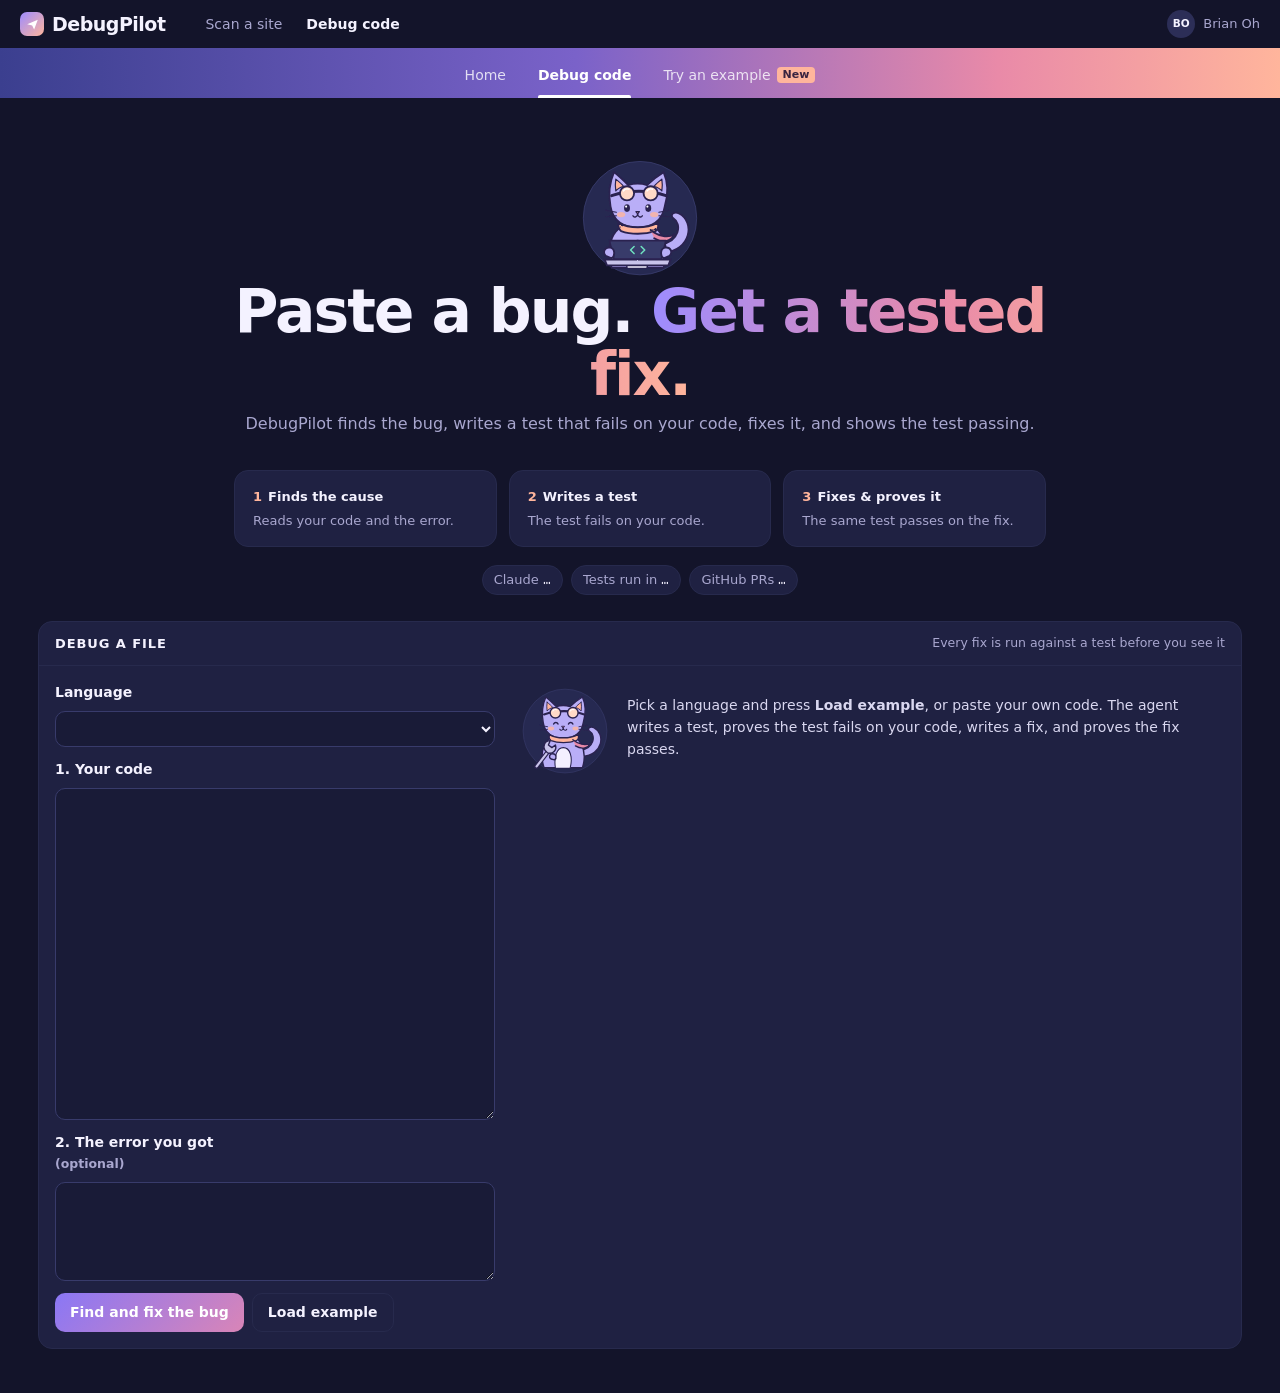
==== web/index.html @ c3d31e6a "Initial commit Co-authored-by: Copilot App <223556219+Copilot@users.noreply.github.com>" ====
<!DOCTYPE html>
<html lang="en">
<head>
<meta charset="utf-8">
<meta name="viewport" content="width=device-width, initial-scale=1">
<title>DebugPilot</title>
<link rel="preconnect" href="https://fonts.googleapis.com">
<link rel="preconnect" href="https://fonts.gstatic.com" crossorigin>
<link href="https://fonts.googleapis.com/css2?family=JetBrains+Mono:wght@400;500;600&family=Manrope:wght@400;500;600;700;800&display=swap" rel="stylesheet">
<style>
/* Look: a product dashboard. Navy header band, white cards on a cool gray page, one cobalt accent for actions,
   green / amber / red only for status. Manrope for text, JetBrains Mono for data and code. */
:root{
  --bg:#f2f4f9; --panel:#ffffff; --ink:#121a2f; --muted:#5d6785; --rule:#e2e6ef;
  --act:#2f5bea; --act-ink:#ffffff; --act-soft:#e9eeff;
  --ok:#11885a; --ok-soft:#e2f5ea; --warn:#b26a00; --warn-soft:#fff1d9; --bad:#d0353b; --bad-soft:#fde7e7;
  --code:#f6f8fc; --navy:#101c3f; --navy-ink:#eef2ff; --navy-muted:#a9b6dd; --hl:#ffbe55;
  --ui:"Manrope", system-ui, -apple-system, "Segoe UI", sans-serif;
  --mono:"JetBrains Mono", ui-monospace, Menlo, Consolas, monospace;
  --shadow:0 1px 2px rgba(16,28,63,.06), 0 4px 14px rgba(16,28,63,.05);
  color-scheme: light;
}
@media (prefers-color-scheme: dark){ :root:not([data-theme="light"]){
  --bg:#0b1020; --panel:#141b30; --ink:#e8ecf7; --muted:#9aa4c0; --rule:#242d48;
  --act:#7d9bff; --act-ink:#0b1020; --act-soft:#1d2852;
  --ok:#3fcf8e; --ok-soft:#11301f; --warn:#ffb547; --warn-soft:#3a2a10; --bad:#ff6b70; --bad-soft:#3b1619;
  --code:#0f1528; --navy:#0d1633; --navy-ink:#e8ecf7; --navy-muted:#8f9cc4; --hl:#ffbe55;
  --shadow:0 1px 2px rgba(0,0,0,.3); color-scheme: dark; } }
:root[data-theme="dark"]{
  --bg:#0b1020; --panel:#141b30; --ink:#e8ecf7; --muted:#9aa4c0; --rule:#242d48;
  --act:#7d9bff; --act-ink:#0b1020; --act-soft:#1d2852;
  --ok:#3fcf8e; --ok-soft:#11301f; --warn:#ffb547; --warn-soft:#3a2a10; --bad:#ff6b70; --bad-soft:#3b1619;
  --code:#0f1528; --navy:#0d1633; --navy-ink:#e8ecf7; --navy-muted:#8f9cc4; --hl:#ffbe55;
  --shadow:0 1px 2px rgba(0,0,0,.3); color-scheme: dark; }
*{box-sizing:border-box}
html,body{margin:0}
body{background:var(--bg);color:var(--ink);font-family:var(--ui);font-size:15px;line-height:1.5}
.wrap{max-width:1240px;margin:0 auto;padding:18px 18px 44px;display:flex;flex-direction:column;gap:16px}
.mono{font-family:var(--mono);font-variant-numeric:tabular-nums}
.top{display:flex;flex-wrap:wrap;gap:10px 24px;align-items:center;justify-content:space-between;padding:16px 22px;background:var(--navy);color:var(--navy-ink);border-radius:14px}
.brand{display:flex;align-items:baseline;gap:12px;flex-wrap:wrap}
.brand b,.top>b{font-size:22px;font-weight:800;letter-spacing:-.01em}
.brand b::after,.top>b::after{content:"";display:inline-block;width:8px;height:8px;border-radius:2px;background:var(--hl);margin-left:8px;vertical-align:middle}
.brand span{color:var(--navy-muted);font-size:14px}
.meta{display:flex;gap:8px;flex-wrap:wrap;font-size:13px;color:var(--navy-muted)}
.meta>span{background:rgba(255,255,255,.07);border:1px solid rgba(255,255,255,.12);border-radius:999px;padding:4px 11px}
.meta .mono{color:var(--navy-ink)}
.lamp{display:inline-block;width:8px;height:8px;border-radius:50%;background:var(--hl);margin-right:6px;vertical-align:middle}
.lamp.ok{background:#3fcf8e} .lamp.bad{background:#ff6b70}
h2{font-size:12.5px;font-weight:700;text-transform:uppercase;letter-spacing:.07em;margin:0;color:var(--muted)}
.panel{background:var(--panel);border:1px solid var(--rule);border-radius:14px;box-shadow:var(--shadow);overflow:hidden}
.ph{display:flex;justify-content:space-between;align-items:center;gap:10px;padding:12px 16px;border-bottom:1px solid var(--rule);flex-wrap:wrap}
.ph h2{color:var(--ink);font-size:13px}
.pb{padding:14px 16px}
.units{display:grid;grid-template-columns:repeat(3,1fr);gap:14px}
.unit{border-top:4px solid var(--ok)}
.unit.stale{border-top-color:var(--bad)}
.unit .ph{border-bottom:0;padding-bottom:4px}
.unit .ph b{font-size:18px;font-weight:800}
.unit .ph .sub{font-size:12.5px;color:var(--muted);margin-left:4px}
.ok{color:var(--ok)} .bad{color:var(--bad)} .warn{color:var(--warn)} .muted{color:var(--muted)}
.badge{font-family:var(--mono);font-size:11px;font-weight:600;padding:3px 9px;border-radius:999px;white-space:nowrap;border:0;background:var(--code);color:var(--muted)}
.badge.ok{color:var(--ok);background:var(--ok-soft)} .badge.bad{color:var(--bad);background:var(--bad-soft)}
.badge.warn{color:var(--warn);background:var(--warn-soft)} .badge.act{color:var(--act);background:var(--act-soft)} .badge.muted{color:var(--muted);background:var(--code)}
.rows{display:grid;grid-template-columns:auto 1fr;gap:6px 14px;font-size:14px;margin:0}
.rows dt{color:var(--muted)} .rows dd{margin:0;text-align:right;font-family:var(--mono);font-variant-numeric:tabular-nums;font-weight:500}
.unit.stale .rows dd{opacity:.45}
.meter{height:8px;background:var(--code);border-radius:99px;margin:2px 0 6px;grid-column:1/-1;overflow:hidden;border:1px solid var(--rule)}
.meter i{display:block;height:100%;background:var(--act);border-radius:99px}
.staleNote{font-size:12px;color:var(--bad);background:var(--bad-soft);margin-top:10px;padding:6px 9px;border-radius:8px;font-family:var(--mono)}
.mid{display:grid;grid-template-columns:340px 1fr;gap:14px;align-items:start}
.ctl{display:flex;flex-direction:column;gap:14px}
label{font-size:14px;font-weight:600;display:flex;flex-direction:column;gap:2px}
.checks label{flex-direction:row}
.slider{display:flex;align-items:center;gap:10px;margin-top:6px}
.slider input{flex:1;accent-color:var(--act)}
.checks{display:flex;flex-direction:column;gap:8px}
.checks label{display:flex;gap:9px;align-items:flex-start;cursor:pointer;padding:8px 10px;border:1px solid var(--rule);border-radius:10px;font-weight:600}
.checks label:hover{border-color:var(--act)}
.checks input{accent-color:var(--act);margin-top:4px}
.checks small{display:block;color:var(--muted);font-size:12.5px;line-height:1.35;font-weight:400}
.stats{display:grid;grid-template-columns:repeat(3,1fr);gap:8px}
.stats>div{padding:9px 11px;border-radius:10px;background:var(--code)}
.stats>div:nth-child(2){background:var(--bad-soft)}
.stats .k{font-size:11px;color:var(--muted);text-transform:uppercase;letter-spacing:.06em;font-weight:700}
.stats .v{font-family:var(--mono);font-size:20px;font-weight:600}
.stats>div:nth-child(2) .v{color:var(--bad)}
button{font:inherit;cursor:pointer;border-radius:10px}
.btn{background:var(--act);color:var(--act-ink);border:1px solid var(--act);padding:8px 15px;font-weight:700;font-size:14px;transition:filter .15s}
.btn:hover{filter:brightness(1.08)}
.btn.line{background:var(--panel);color:var(--ink);border-color:var(--rule)}
.btn.line:hover{border-color:var(--act);color:var(--act)}
.btn:disabled{opacity:.5;cursor:not-allowed}
:focus-visible{outline:2px solid var(--act);outline-offset:2px}
.log{font-family:var(--mono);font-size:12px;line-height:1.7;max-height:170px;overflow:auto;background:var(--code);border-radius:10px;padding:8px 10px}
.log div{white-space:nowrap}
.log .e{color:var(--bad)}
.tablewrap{overflow-x:auto}
table{border-collapse:collapse;width:100%;font-size:14px}
th,td{text-align:left;padding:10px 14px;border-bottom:1px solid var(--rule);vertical-align:top}
th{font-size:11px;text-transform:uppercase;letter-spacing:.07em;color:var(--muted);font-weight:700;background:var(--code)}
td.num{font-family:var(--mono);text-align:right;font-variant-numeric:tabular-nums;font-weight:600}
tr.sel td{background:var(--act-soft)}
.etype{font-family:var(--mono);font-weight:700;color:var(--bad)}
.emsg{font-family:var(--mono);font-size:12.5px;color:var(--muted);word-break:break-word}
.empty{color:var(--muted);font-size:14px;padding:16px}
.agent .pb{display:grid;grid-template-columns:300px 1fr;gap:20px}
.steps{list-style:none;margin:0;padding:0;display:flex;flex-direction:column;font-size:14px;position:relative}
.steps li{display:grid;grid-template-columns:24px 1fr;gap:8px;padding:7px 0;position:relative}
.steps li:not(:last-child)::after{content:"";position:absolute;left:11px;top:30px;bottom:-6px;width:2px;background:var(--rule)}
.steps .s{display:inline-flex;align-items:center;justify-content:center;width:22px;height:22px;border-radius:50%;font-family:var(--mono);font-size:11px;font-weight:700;background:var(--code);color:var(--muted);border:1px solid var(--rule)}
.steps .run .s{background:var(--act-soft);color:var(--act);border-color:transparent}
.steps .done .s{background:var(--ok-soft);color:var(--ok);border-color:transparent}
.steps .fail .s{background:var(--bad-soft);color:var(--bad);border-color:transparent}
.steps .wait{color:var(--muted)}
.steps small{display:block;color:var(--muted);font-size:12.5px;margin-top:1px}
.report{display:flex;flex-direction:column;gap:16px;min-width:0}
.sec{border-top:1px solid var(--rule);padding-top:12px;display:flex;flex-direction:column;gap:7px}
.sec:first-child{border-top:0;padding-top:0}
.sec h3{margin:0;font-size:16px;font-weight:800;display:flex;gap:10px;align-items:center}
.sec h3 .n{display:inline-flex;align-items:center;justify-content:center;width:24px;height:24px;border-radius:7px;background:var(--act);color:var(--act-ink);font-family:var(--mono);font-size:12px}
.sec p{margin:0;max-width:78ch}
.sec ol{margin:0;padding-left:20px;max-width:78ch}
.sec ol li{margin:2px 0}
.verdict{display:flex;gap:8px;align-items:center;flex-wrap:wrap;font-size:14px}
pre{margin:0;background:var(--code);border:1px solid var(--rule);border-radius:10px;padding:12px;font-family:var(--mono);font-size:12.5px;line-height:1.55;overflow-x:auto}
.diff{background:var(--code);border:1px solid var(--rule);border-radius:10px;font-family:var(--mono);font-size:12.5px;line-height:1.6;overflow-x:auto;padding:6px 0}
.diff div{white-space:pre;padding:0 12px;border-left:3px solid transparent}
.diff .a{background:var(--ok-soft);border-left-color:var(--ok)}
.diff .d{background:var(--bad-soft);border-left-color:var(--bad)}
.diff .h{color:var(--muted)}
.checksList,.checks-list{display:flex;flex-direction:column;gap:4px;font-family:var(--mono);font-size:12.5px}
.pr{border:1px solid var(--rule);border-radius:12px;display:flex;flex-direction:column;overflow:hidden}
.pr .prh{padding:12px 14px;border-bottom:1px solid var(--rule);display:flex;flex-direction:column;gap:3px;background:var(--code)}
.pr .prh b{font-size:16px;font-weight:800}
.pr .prb{padding:12px 14px;display:flex;flex-direction:column;gap:12px}
.actions{display:flex;gap:8px;flex-wrap:wrap}
.cust{border-left:4px solid var(--act);padding:10px 14px;background:var(--act-soft);border-radius:0 10px 10px 0;max-width:80ch;font-size:14.5px}
.note{font-size:12.5px;color:var(--muted)}
details summary{cursor:pointer;font-size:13.5px;color:var(--act);font-weight:600}
footer{font-size:12.5px;color:var(--muted);padding:4px 4px 0}
.own{display:grid;grid-template-columns:minmax(280px,420px) 1fr;gap:20px}
.ownIn{display:flex;flex-direction:column;gap:12px}
select{font:inherit;font-size:14px}
textarea{font-family:var(--mono);font-size:12.5px;line-height:1.55;color:var(--ink);background:var(--code);border:1px solid var(--rule);border-radius:10px;padding:10px;width:100%;resize:vertical;margin-top:6px;font-weight:400}
textarea:focus,select:focus,input:focus{outline:2px solid var(--act-soft);border-color:var(--act)}
@media (max-width:900px){
  .units{grid-template-columns:1fr}
  .mid,.agent .pb,.own{grid-template-columns:1fr}
}
.grid{display:grid;grid-template-columns:minmax(300px,440px) 1fr;gap:22px;padding:16px}
.col{display:flex;flex-direction:column;gap:12px;min-width:0}
.two{display:grid;grid-template-columns:1fr 1fr;gap:12px}
select,input{font:inherit;font-size:14px;font-weight:400;color:var(--ink);background:var(--code);border:1px solid var(--rule);border-radius:10px;padding:8px 10px;margin-top:6px}
.sec .badge,.actions .badge{font-size:11px}
@media (max-width:900px){ .grid,.two{grid-template-columns:1fr} }
.catnote{display:flex;gap:14px;align-items:center;margin:0 0 14px}.catnote p{margin:0;color:#d9d7f0;font-size:14px;line-height:1.55}
#emptycat:empty{display:none}
</style>
<style id="dusk">
/* DebugPilot dusk look (same as the Scan pages). Loaded last so it wins over the older light styles. */
:root:root:root{
  --bg:#13142a; --panel:#1f2142; --ink:#f4f2ff; --muted:#a9a7cf; --rule:#272a4d;
  --act:#9d8cff; --act-ink:#ffffff; --act-soft:#2c2e57;
  --ok:#6fe0bf; --ok-soft:#1b3440; --warn:#ffb59c; --warn-soft:#3b2a3e; --bad:#ff8a7a; --bad-soft:#382342;
  --code:#13142a; --navy:#1f2142; --navy-ink:#f4f2ff; --navy-muted:#a9a7cf; --hl:#ffb59c;
  --paper:#13142a; --paper-2:#191b37; --card:#1f2142; --ink-2:#d9d7f0; --faint:#7e7ca8; --rule-2:#383b6b;
  --char:#13142a; --char-2:#191b37; --char-ink:#f4f2ff; --char-muted:#a9a7cf;
  --sig:#9d8cff; --sig-ink:#ffffff; --sig-soft:#2c2e57;
  --lav:#9d8cff; --lav-soft:#2c2e57; --sky:#9d8cff; --sky-soft:#2c2e57; --peach:#ffb59c; --dusk:#7a62c9;
  --pass:#6fe0bf; --pass-bg:#1b3440; --fail:#ff8a7a; --fail-bg:#382342; --wait:#ffb59c; --wait-bg:#3b2a3e;
  --focus:#9d8cff; --code-bg:#13142a; --gutter:#7e7ca8;
  --ill-line:#d9d7f0; --ill-blue:#2c2e57; --ill-amber:#3b2a3e; --ill-green:#1b3440; --ill-red:#382342;
  --shadow:none; --soft-shadow:none;
  --ui:Roboto,"Segoe UI",system-ui,-apple-system,Arial,sans-serif;
  color-scheme:dark;
}
html body{background:#13142a;color:#f4f2ff}
/* top bar like the Scan page, with the sunset line under it */
.topbar,.dp-top{height:52px!important;background:#13142a!important;color:#f4f2ff!important;border-bottom:4px solid transparent!important;
  border-image:linear-gradient(90deg,#3b3f8f,#7a62c9 45%,#e98aa8 78%,#ffb59c) 1!important}
.topbar .nav a,.topbar .nav a:visited{text-transform:none!important;letter-spacing:0!important;font-size:14px!important;font-weight:500!important;color:#a9a7cf!important;border-bottom:0!important;font-stretch:100%!important}
.topbar .nav a[aria-current="page"]{color:#f4f2ff!important;font-weight:700!important}
.topbar .wordmark{font-size:19px!important;font-weight:800!important;font-stretch:100%!important}
.topbar .glyph{background:linear-gradient(135deg,#9d8cff,#ffb59c)!important;border-radius:7px!important}
.topbar .glyph path:first-child{fill:#fff!important}
.topbar .avatar{background:#2c2e57!important;color:#f4f2ff!important}
/* the hero: no sunset picture, a soft glow like the Scan home */
.band{background:radial-gradient(55% 80% at 50% 0%,rgba(122,98,201,.32),transparent 70%),#13142a!important;color:#f4f2ff!important}
.band .sky,.band .flight,.band .horizon{display:none!important}
.band .bandIn{grid-template-columns:minmax(0,1fr)!important;padding:56px 32px 70px!important}
.band h1 .y,.pagehead h1 .y{background:linear-gradient(90deg,#9d8cff,#e98aa8 60%,#ffb59c);-webkit-background-clip:text;background-clip:text;color:transparent!important}
.band .kicker{color:#ffb59c!important}
/* cards and inputs */
input,select,textarea{background:#191b37;color:#f4f2ff;border-color:#383b6b}
/* gradient menu bar under the top bar, same as the Scan page */
.topbar,.dp-top{border-bottom:1px solid #272a4d!important;border-image:none!important}
.subnav{height:46px;background:linear-gradient(90deg,#3b3f8f 0%,#7a62c9 45%,#e98aa8 78%,#ffb59c 100%);display:flex;justify-content:center;gap:4px;font-family:var(--ui)}
.subnav a{display:flex;align-items:center;padding:0 14px;font-size:14px;color:rgba(255,255,255,.8);position:relative;text-decoration:none;text-transform:none;letter-spacing:0;border:0}
.subnav a:hover{color:#fff}
.subnav a.on,.subnav a[aria-current="page"]{color:#fff;font-weight:700}
.subnav a.on::after,.subnav a[aria-current="page"]::after{content:"";position:absolute;left:14px;right:14px;bottom:0;height:3px;border-radius:2px 2px 0 0;background:#fff}
.subnav .new{display:inline-block;background:#ffb59c;color:#3a2440;font-size:11px;font-weight:700;border-radius:4px;padding:0 6px;margin-left:6px}
/* centered hero with a soft glow, like the Scan home */
.band .bandIn,.dp-hero{text-align:center;justify-items:center}
.band .pagehead,.dp-hero{max-width:820px;margin:0 auto}
.band .pagehead h1,.dp-hero h1{max-width:none!important;font-size:60px!important;font-weight:800!important;letter-spacing:-2px!important;line-height:1.05!important;font-stretch:100%!important;text-shadow:none!important}
.band .pagehead h1.small{font-size:42px!important}
.band .pagehead p#pageSub,.dp-hero p{margin-left:auto!important;margin-right:auto!important;color:#a9a7cf!important;font-size:16px!important}
/* numbered "how it works" cards */
.steps3,.dp-how{display:grid!important;grid-template-columns:repeat(var(--n,3),minmax(0,1fr));gap:12px;max-width:900px;margin:34px auto 0!important;text-align:left}
.steps3 span,.dp-how div{display:block!important;background:#1f2142!important;border:1px solid #272a4d!important;border-radius:14px!important;padding:16px 18px!important;color:#a9a7cf!important;font-size:13px!important;backdrop-filter:none!important;line-height:1.5}
.steps3 i,.dp-how b span{display:inline!important;background:none!important;color:#ffb59c!important;font-family:inherit!important;font-weight:800!important;font-size:13px!important;width:auto!important;height:auto!important;margin-right:6px}
.dp-how b{display:block;color:#f4f2ff;font-size:13px;margin-bottom:4px}
@media (max-width:760px){.steps3,.dp-how{grid-template-columns:1fr 1fr}.band .pagehead h1,.dp-hero h1{font-size:42px!important}}
.dp-top{height:52px!important;background:#13142a!important;color:#f4f2ff!important;border-bottom:4px solid transparent!important;
  border-image:linear-gradient(90deg,#3b3f8f,#7a62c9 45%,#e98aa8 78%,#ffb59c) 1!important}
.topbar .nav a,.topbar .nav a:visited{text-transform:none!important;letter-spacing:0!important;font-size:14px!important;font-weight:500!important;color:#a9a7cf!important;border-bottom:0!important;font-stretch:100%!important}
.topbar .nav a[aria-current="page"]{color:#f4f2ff!important;font-weight:700!important}
.topbar .wordmark{font-size:19px!important;font-weight:800!important;font-stretch:100%!important}
.topbar .glyph{background:linear-gradient(135deg,#9d8cff,#ffb59c)!important;border-radius:7px!important}
.topbar .glyph path:first-child{fill:#fff!important}
.topbar .avatar{background:#2c2e57!important;color:#f4f2ff!important}
/* the hero: no sunset picture, a soft glow like the Scan home */
.band{background:radial-gradient(55% 80% at 50% 0%,rgba(122,98,201,.32),transparent 70%),#13142a!important;color:#f4f2ff!important}
.band .sky,.band .flight,.band .horizon{display:none!important}
.band .bandIn{grid-template-columns:minmax(0,1fr)!important;padding:56px 32px 70px!important}
.band h1 .y,.pagehead h1 .y{background:linear-gradient(90deg,#9d8cff,#e98aa8 60%,#ffb59c);-webkit-background-clip:text;background-clip:text;color:transparent!important}
.band .kicker{color:#ffb59c!important}
/* cards and inputs */
input,select,textarea{background:#191b37;color:#f4f2ff;border-color:#383b6b}

.dp-top{height:52px;display:flex;align-items:center;gap:6px;padding:0 20px;background:#13142a;color:#f4f2ff;border-bottom:4px solid transparent;border-image:linear-gradient(90deg,#3b3f8f,#7a62c9 45%,#e98aa8 78%,#ffb59c) 1;font-family:var(--ui)}
.dp-logo{display:flex;align-items:center;gap:8px;font-size:19px;font-weight:800;letter-spacing:-.5px;margin-right:22px;color:#f4f2ff;text-decoration:none}
.dp-logo i{width:24px;height:24px;border-radius:7px;background:linear-gradient(135deg,#9d8cff,#ffb59c);display:grid;place-items:center}
.dp-tabs{display:flex;height:100%}
.dp-tabs a{display:flex;align-items:center;padding:0 12px;font-size:14px;color:#a9a7cf;font-weight:500;text-decoration:none}
.dp-tabs a:hover{color:#f4f2ff} .dp-tabs a[aria-current=page]{color:#f4f2ff;font-weight:700}
.dp-me{margin-left:auto;display:flex;align-items:center;gap:8px;font-size:13px;color:#a9a7cf}
.dp-me b{width:28px;height:28px;border-radius:50%;background:#2c2e57;display:grid;place-items:center;font-size:10.5px;color:#f4f2ff}
.panel,.card,.box{border-radius:14px!important}
button.primary,.btn.primary,#go,#run{background:linear-gradient(135deg,#8a77f5,#d985b7)!important;color:#fff!important;border:0!important}
.dp-head{padding:56px 4px 10px;text-align:center} .dp-head .meta{justify-content:center} .dp-head h1{margin:0;font-size:30px;font-weight:800;letter-spacing:-.5px}
.dp-head p{margin:6px 0 12px;color:#a9a7cf}
.dp-head .meta{color:#a9a7cf} .dp-head .meta>span{background:#1f2142;border:1px solid #272a4d}
.dp-head .meta .mono{color:#f4f2ff}
</style>
</head>
<body>
<header class="dp-top">
  <a class="dp-logo" href="/scan"><i><svg width="13" height="13" viewBox="0 0 16 16"><path d="M1.5 7.6 14.5 2 10 14.2 7.6 9.1z" fill="#fff"/></svg></i>DebugPilot</a>
  <nav class="dp-tabs"><a href="/scan">Scan a site</a><a href="/" aria-current="page">Debug code</a></nav>
  <div class="dp-me"><b>BO</b>Brian Oh</div>
</header>
<nav class="subnav"><a href="/scan">Home</a><a href="/" class="on">Debug code</a><a href="#lang">Try an example<span class="new">New</span></a></nav>
<div class="wrap">
  <div class="dp-head dp-hero"><svg xmlns="http://www.w3.org/2000/svg" width="130" height="124" style="display:block;margin:-20px auto 4px" viewBox="0 0 220 210" role="img" aria-label="DebugPilot's cat at a laptop">
  <defs>
    <filter id="hand-code" x="-5%" y="-5%" width="110%" height="110%">
      <feTurbulence type="fractalNoise" baseFrequency="0.035" numOctaves="2" seed="7"/>
      <feDisplacementMap in="SourceGraphic" scale="2.6"/>
    </filter>
  </defs>
  <circle cx="110" cy="112" r="96" fill="#262951"/>
  <circle cx="110" cy="112" r="96" fill="none" stroke="#383b6b" stroke-width="1.5"/>
  <g filter="url(#hand-code)" stroke="#2a2350" stroke-width="3.2" stroke-linecap="round" stroke-linejoin="round">
    <!-- tail -->
    <path d="M150 170 C 196 168, 204 118, 176 104 C 168 100, 160 106, 166 112 C 182 122, 176 152, 146 156" fill="#b9aef7"/>
    <!-- body -->
    <path d="M62 196 C 50 160, 62 122, 104 118 C 146 116, 162 158, 150 196 Z" fill="#b9aef7"/>
    <!-- belly patch -->
    <path d="M88 196 C 84 170, 92 150, 106 150 C 122 150, 128 172, 122 196" fill="#f4f0ff" stroke-width="2.4"/>
    <!-- head with ears -->
    <path d="M60 92 C 56 70, 58 52, 66 34 C 76 42, 84 50, 90 56 C 100 53, 112 53, 122 56 C 130 48, 140 40, 150 34 C 158 52, 158 72, 152 92 C 148 118, 128 128, 106 128 C 84 128, 64 118, 60 92 Z" fill="#b9aef7"/>
    <!-- inner ears -->
    <path d="M69 46 C 74 50, 79 54, 82 58 C 76 60, 72 62, 69 66 C 68 58, 68 52, 69 46 Z" fill="#ffb59c" stroke-width="2"/>
    <path d="M147 46 C 142 50, 137 54, 134 58 C 140 60, 144 62, 147 66 C 148 58, 148 52, 147 46 Z" fill="#ffb59c" stroke-width="2"/>
    <!-- goggle strap and lenses, pushed up on the forehead -->
    <path d="M62 74 C 90 64, 126 64, 154 74" fill="none" stroke-width="5" stroke="#2a2350"/>
    <circle cx="88" cy="70" r="12" fill="#ffd9c7"/>
    <circle cx="128" cy="70" r="12" fill="#ffd9c7"/>
    <path d="M82 66 C 84 63, 88 62, 91 63" fill="none" stroke="#ffffff" stroke-width="2.4"/>
    <path d="M122 66 C 124 63, 128 62, 131 63" fill="none" stroke="#ffffff" stroke-width="2.4"/>
    <!-- eyes -->
    <ellipse cx="88" cy="95" rx="5" ry="6.5" fill="#2a2350" stroke="none"/>
    <ellipse cx="124" cy="95" rx="5" ry="6.5" fill="#2a2350" stroke="none"/>
    <circle cx="86.5" cy="92.5" r="1.8" fill="#ffffff" stroke="none"/>
    <circle cx="122.5" cy="92.5" r="1.8" fill="#ffffff" stroke="none"/>
    <!-- cheeks -->
    <ellipse cx="78" cy="106" rx="7" ry="4.5" fill="#ffb59c" stroke="none" opacity=".8"/>
    <ellipse cx="134" cy="106" rx="7" ry="4.5" fill="#ffb59c" stroke="none" opacity=".8"/>
    <!-- nose and mouth -->
    <path d="M103 101 L 109 101 L 106 105 Z" fill="#e98aa8" stroke-width="2"/>
    <path d="M106 105 C 106 110, 100 112, 98 108 M106 105 C 106 110, 112 112, 114 108" fill="none" stroke-width="2.4"/>
    <!-- whiskers -->
    <path d="M70 102 L 52 99 M70 108 L 52 110 M142 102 L 160 99 M142 108 L 160 110" fill="none" stroke-width="2"/>
    <!-- scarf -->
    <path d="M74 120 C 92 130, 120 130, 140 120 C 142 126, 140 132, 136 134 C 118 140, 94 140, 78 134 C 74 130, 72 126, 74 120 Z" fill="#ffb59c"/>
    <path d="M128 132 C 140 142, 156 146, 168 140 C 164 150, 150 156, 134 146" fill="#e98aa8"/>
    <!-- laptop -->
    <path d="M58 150 L 154 150 L 146 182 L 66 182 Z" fill="#383b6b"/>
    <path d="M50 182 L 162 182 L 158 192 L 54 192 Z" fill="#c9c4ea"/>
    <path d="M100 160 L 94 166 L 100 172 M112 160 L 118 166 L 112 172" fill="none" stroke="#6fe0bf" stroke-width="2.6"/>
    <path d="M52 176 C 46 170, 50 160, 60 162 C 68 164, 68 176, 62 180 Z" fill="#b9aef7"/>
    <path d="M160 176 C 166 170, 162 160, 152 162 C 144 164, 144 176, 150 180 Z" fill="#b9aef7"/>
  </g>
</svg><h1>Paste a bug. <span style="background:linear-gradient(90deg,#9d8cff,#e98aa8 60%,#ffb59c);-webkit-background-clip:text;background-clip:text;color:transparent">Get a tested fix.</span></h1><p>DebugPilot finds the bug, writes a test that fails on your code, fixes it, and shows the test passing.</p>
  <div class="dp-how" style="--n:3;margin-bottom:18px!important"><div><b><span>1</span>Finds the cause</b>Reads your code and the error.</div><div><b><span>2</span>Writes a test</b>The test fails on your code.</div><div><b><span>3</span>Fixes &amp; proves it</b>The same test passes on the fix.</div></div><div class="meta">
            <span>Claude <span class="mono" id="cfgClaude">…</span></span>
      <span>Tests run in <span class="mono" id="cfgSandbox">…</span></span>
      <span>GitHub PRs <span class="mono" id="cfgGh">…</span></span>
    </div></div>

  <section class="panel">
    <div class="ph"><h2>Debug a file</h2><span class="note">Every fix is run against a test before you see it</span></div>
    <div class="grid">
      <div class="col">
        <label for="lang">Language<select id="lang"></select></label>
        <label for="src">1. Your code<textarea id="src" rows="16" spellcheck="false"></textarea></label>
        <label for="err">2. The error you got <span class="note">(optional)</span><textarea id="err" rows="4" spellcheck="false"></textarea></label>
        <div class="actions"><button class="btn" id="go" type="button">Find and fix the bug</button><button class="btn line" id="ex" type="button">Load example</button></div>
      </div>
      <div class="col" id="out"><div class="catnote" id="emptycat"></div><p class="empty" id="emptytext">Pick a language and press <b>Load example</b>, or paste your own code. The agent writes a test, proves the test fails on your code, writes a fix, and proves the fix passes.</p></div>
    </div>
  </section>
</div>

<script>
const $ = id => document.getElementById(id);
const esc = s => String(s ?? "").replace(/[&<>"]/g, c => ({"&":"&amp;","<":"&lt;",">":"&gt;",'"':"&quot;"}[c]));
let CFG = null, last = null;

function lineDiff(a,b){
  const A=a.split("\n"),B=b.split("\n"),n=A.length,m=B.length;
  const L=Array.from({length:n+1},()=>new Int32Array(m+1));
  for(let i=n-1;i>=0;i--)for(let j=m-1;j>=0;j--)L[i][j]=A[i]===B[j]?L[i+1][j+1]+1:Math.max(L[i+1][j],L[i][j+1]);
  const o=[];let i=0,j=0;
  while(i<n&&j<m){if(A[i]===B[j]){o.push([" ",A[i]]);i++;j++;}else if(L[i+1][j]>=L[i][j+1]){o.push(["-",A[i]]);i++;}else{o.push(["+",B[j]]);j++;}}
  while(i<n)o.push(["-",A[i++]]);while(j<m)o.push(["+",B[j++]]);
  const keep=o.map(()=>false);o.forEach((x,k)=>{if(x[0]!==" ")for(let q=Math.max(0,k-2);q<=Math.min(o.length-1,k+2);q++)keep[q]=true;});
  let h="",gap=false;o.forEach((x,k)=>{if(!keep[k]){if(!gap){h+=`<div class="h">  ⋯</div>`;gap=true;}return;}gap=false;h+=`<div class="${x[0]==="+"?"a":x[0]==="-"?"d":""}">${x[0]} ${esc(x[1])}</div>`;});
  return h;
}
function tests(r){
  if(!r) return '<span class="note">Not run</span>';
  if(r.compile_error) return `<div class="checks-list"><span class="bad">✕ didn't compile/load</span><pre>${esc(r.compile_error)}</pre></div>`;
  return `<div class="checks-list">${r.results.map(x=>`<span class="${x.ok?"ok":"bad"}">${x.ok?"✓":"✕"} ${esc(x.name)}${x.ok?"":" · "+esc(x.err.split("\n")[0])}</span>`).join("")}</div>`;
}


const CATS = {"think": "<svg xmlns=\"http://www.w3.org/2000/svg\" width=\"96\" height=\"92\" style=\"flex:none\" viewBox=\"0 0 220 210\" role=\"img\" aria-label=\"DebugPilot's cat thinking\">\n  <defs>\n    <filter id=\"hand-think\" x=\"-5%\" y=\"-5%\" width=\"110%\" height=\"110%\">\n      <feTurbulence type=\"fractalNoise\" baseFrequency=\"0.035\" numOctaves=\"2\" seed=\"7\"/>\n      <feDisplacementMap in=\"SourceGraphic\" scale=\"2.6\"/>\n    </filter>\n  </defs>\n  <circle cx=\"110\" cy=\"112\" r=\"96\" fill=\"#262951\"/>\n  <circle cx=\"110\" cy=\"112\" r=\"96\" fill=\"none\" stroke=\"#383b6b\" stroke-width=\"1.5\"/>\n  <g filter=\"url(#hand-think)\" stroke=\"#2a2350\" stroke-width=\"3.2\" stroke-linecap=\"round\" stroke-linejoin=\"round\">\n    <!-- tail -->\n    <path d=\"M150 170 C 196 168, 204 118, 176 104 C 168 100, 160 106, 166 112 C 182 122, 176 152, 146 156\" fill=\"#b9aef7\"/>\n    <!-- body -->\n    <path d=\"M62 196 C 50 160, 62 122, 104 118 C 146 116, 162 158, 150 196 Z\" fill=\"#b9aef7\"/>\n    <!-- belly patch -->\n    <path d=\"M88 196 C 84 170, 92 150, 106 150 C 122 150, 128 172, 122 196\" fill=\"#f4f0ff\" stroke-width=\"2.4\"/>\n    <!-- head with ears -->\n    <path d=\"M60 92 C 56 70, 58 52, 66 34 C 76 42, 84 50, 90 56 C 100 53, 112 53, 122 56 C 130 48, 140 40, 150 34 C 158 52, 158 72, 152 92 C 148 118, 128 128, 106 128 C 84 128, 64 118, 60 92 Z\" fill=\"#b9aef7\"/>\n    <!-- inner ears -->\n    <path d=\"M69 46 C 74 50, 79 54, 82 58 C 76 60, 72 62, 69 66 C 68 58, 68 52, 69 46 Z\" fill=\"#ffb59c\" stroke-width=\"2\"/>\n    <path d=\"M147 46 C 142 50, 137 54, 134 58 C 140 60, 144 62, 147 66 C 148 58, 148 52, 147 46 Z\" fill=\"#ffb59c\" stroke-width=\"2\"/>\n    <!-- goggle strap and lenses, pushed up on the forehead -->\n    <path d=\"M62 74 C 90 64, 126 64, 154 74\" fill=\"none\" stroke-width=\"5\" stroke=\"#2a2350\"/>\n    <circle cx=\"88\" cy=\"70\" r=\"12\" fill=\"#ffd9c7\"/>\n    <circle cx=\"128\" cy=\"70\" r=\"12\" fill=\"#ffd9c7\"/>\n    <path d=\"M82 66 C 84 63, 88 62, 91 63\" fill=\"none\" stroke=\"#ffffff\" stroke-width=\"2.4\"/>\n    <path d=\"M122 66 C 124 63, 128 62, 131 63\" fill=\"none\" stroke=\"#ffffff\" stroke-width=\"2.4\"/>\n    <!-- eyes -->\n    <ellipse cx=\"90\" cy=\"93\" rx=\"5\" ry=\"6.5\" fill=\"#2a2350\" stroke=\"none\"/>\n    <ellipse cx=\"126\" cy=\"93\" rx=\"5\" ry=\"6.5\" fill=\"#2a2350\" stroke=\"none\"/>\n    <circle cx=\"91.5\" cy=\"89.5\" r=\"1.8\" fill=\"#ffffff\" stroke=\"none\"/>\n    <circle cx=\"127.5\" cy=\"89.5\" r=\"1.8\" fill=\"#ffffff\" stroke=\"none\"/>\n    <!-- cheeks -->\n    <ellipse cx=\"78\" cy=\"106\" rx=\"7\" ry=\"4.5\" fill=\"#ffb59c\" stroke=\"none\" opacity=\".8\"/>\n    <ellipse cx=\"134\" cy=\"106\" rx=\"7\" ry=\"4.5\" fill=\"#ffb59c\" stroke=\"none\" opacity=\".8\"/>\n    <!-- nose and mouth -->\n    <path d=\"M103 101 L 109 101 L 106 105 Z\" fill=\"#e98aa8\" stroke-width=\"2\"/>\n    <path d=\"M101 111 L 111 111\" fill=\"none\" stroke-width=\"2.4\"/>\n    <!-- whiskers -->\n    <path d=\"M70 102 L 52 99 M70 108 L 52 110 M142 102 L 160 99 M142 108 L 160 110\" fill=\"none\" stroke-width=\"2\"/>\n    <!-- scarf -->\n    <path d=\"M74 120 C 92 130, 120 130, 140 120 C 142 126, 140 132, 136 134 C 118 140, 94 140, 78 134 C 74 130, 72 126, 74 120 Z\" fill=\"#ffb59c\"/>\n    <path d=\"M128 132 C 140 142, 156 146, 168 140 C 164 150, 150 156, 134 146\" fill=\"#e98aa8\"/>\n    <!-- paw on chin -->\n    <path d=\"M92 132 C 86 124, 92 114, 102 116 C 112 118, 112 130, 104 134 Z\" fill=\"#b9aef7\"/>\n    <path d=\"M96 120 L 97 125 M101 119 L 101 124\" fill=\"none\" stroke-width=\"1.8\"/>\n    <!-- thinking dots -->\n    <circle cx=\"164\" cy=\"56\" r=\"5\" fill=\"#f4f0ff\" stroke-width=\"2\"/>\n    <circle cx=\"180\" cy=\"42\" r=\"7\" fill=\"#f4f0ff\" stroke-width=\"2\"/>\n    <circle cx=\"198\" cy=\"26\" r=\"9\" fill=\"#f4f0ff\" stroke-width=\"2\"/>\n  </g>\n</svg>", "fixed": "<svg xmlns=\"http://www.w3.org/2000/svg\" width=\"96\" height=\"92\" style=\"flex:none\" viewBox=\"0 0 220 210\" role=\"img\" aria-label=\"DebugPilot's cat holding a check mark: the fix works\">\n  <defs>\n    <filter id=\"hand-fixed\" x=\"-5%\" y=\"-5%\" width=\"110%\" height=\"110%\">\n      <feTurbulence type=\"fractalNoise\" baseFrequency=\"0.035\" numOctaves=\"2\" seed=\"7\"/>\n      <feDisplacementMap in=\"SourceGraphic\" scale=\"2.6\"/>\n    </filter>\n  </defs>\n  <circle cx=\"110\" cy=\"112\" r=\"96\" fill=\"#262951\"/>\n  <circle cx=\"110\" cy=\"112\" r=\"96\" fill=\"none\" stroke=\"#383b6b\" stroke-width=\"1.5\"/>\n  <g filter=\"url(#hand-fixed)\" stroke=\"#2a2350\" stroke-width=\"3.2\" stroke-linecap=\"round\" stroke-linejoin=\"round\">\n    <!-- tail -->\n    <path d=\"M150 170 C 196 168, 204 118, 176 104 C 168 100, 160 106, 166 112 C 182 122, 176 152, 146 156\" fill=\"#b9aef7\"/>\n    <!-- body -->\n    <path d=\"M62 196 C 50 160, 62 122, 104 118 C 146 116, 162 158, 150 196 Z\" fill=\"#b9aef7\"/>\n    <!-- belly patch -->\n    <path d=\"M88 196 C 84 170, 92 150, 106 150 C 122 150, 128 172, 122 196\" fill=\"#f4f0ff\" stroke-width=\"2.4\"/>\n    <!-- head with ears -->\n    <path d=\"M60 92 C 56 70, 58 52, 66 34 C 76 42, 84 50, 90 56 C 100 53, 112 53, 122 56 C 130 48, 140 40, 150 34 C 158 52, 158 72, 152 92 C 148 118, 128 128, 106 128 C 84 128, 64 118, 60 92 Z\" fill=\"#b9aef7\"/>\n    <!-- inner ears -->\n    <path d=\"M69 46 C 74 50, 79 54, 82 58 C 76 60, 72 62, 69 66 C 68 58, 68 52, 69 46 Z\" fill=\"#ffb59c\" stroke-width=\"2\"/>\n    <path d=\"M147 46 C 142 50, 137 54, 134 58 C 140 60, 144 62, 147 66 C 148 58, 148 52, 147 46 Z\" fill=\"#ffb59c\" stroke-width=\"2\"/>\n    <!-- goggle strap and lenses, pushed up on the forehead -->\n    <path d=\"M62 74 C 90 64, 126 64, 154 74\" fill=\"none\" stroke-width=\"5\" stroke=\"#2a2350\"/>\n    <circle cx=\"88\" cy=\"70\" r=\"12\" fill=\"#ffd9c7\"/>\n    <circle cx=\"128\" cy=\"70\" r=\"12\" fill=\"#ffd9c7\"/>\n    <path d=\"M82 66 C 84 63, 88 62, 91 63\" fill=\"none\" stroke=\"#ffffff\" stroke-width=\"2.4\"/>\n    <path d=\"M122 66 C 124 63, 128 62, 131 63\" fill=\"none\" stroke=\"#ffffff\" stroke-width=\"2.4\"/>\n    <!-- eyes -->\n    <path d=\"M84 96 C 86 91, 92 91, 94 96\" fill=\"none\" stroke-width=\"3.4\"/>\n    <path d=\"M118 96 C 120 91, 126 91, 128 96\" fill=\"none\" stroke-width=\"3.4\"/>\n    <!-- cheeks -->\n    <ellipse cx=\"78\" cy=\"106\" rx=\"7\" ry=\"4.5\" fill=\"#ffb59c\" stroke=\"none\" opacity=\".8\"/>\n    <ellipse cx=\"134\" cy=\"106\" rx=\"7\" ry=\"4.5\" fill=\"#ffb59c\" stroke=\"none\" opacity=\".8\"/>\n    <!-- nose and mouth -->\n    <path d=\"M103 101 L 109 101 L 106 105 Z\" fill=\"#e98aa8\" stroke-width=\"2\"/>\n    <path d=\"M98 108 C 100 117, 112 117, 114 108 Z\" fill=\"#e98aa8\" stroke-width=\"2.2\"/>\n    <!-- whiskers -->\n    <path d=\"M70 102 L 52 99 M70 108 L 52 110 M142 102 L 160 99 M142 108 L 160 110\" fill=\"none\" stroke-width=\"2\"/>\n    <!-- scarf -->\n    <path d=\"M74 120 C 92 130, 120 130, 140 120 C 142 126, 140 132, 136 134 C 118 140, 94 140, 78 134 C 74 130, 72 126, 74 120 Z\" fill=\"#ffb59c\"/>\n    <path d=\"M128 132 C 140 142, 156 146, 168 140 C 164 150, 150 156, 134 146\" fill=\"#e98aa8\"/>\n    <!-- card with a check mark -->\n    <rect x=\"36\" y=\"140\" width=\"52\" height=\"44\" rx=\"8\" fill=\"#e9fbf5\" transform=\"rotate(-8 62 162)\"/>\n    <path d=\"M48 162 L 58 172 L 76 150\" fill=\"none\" stroke=\"#2f9d7e\" stroke-width=\"5\"/>\n    <path d=\"M80 180 C 74 176, 76 168, 84 168 C 92 168, 94 178, 88 182 Z\" fill=\"#b9aef7\"/>\n    <path d=\"M176 44 L 180 34 L 184 44 L 194 48 L 184 52 L 180 62 L 176 52 L 166 48 Z\" fill=\"#ffd9c7\" stroke-width=\"2\"/>\n    <path d=\"M36 70 L 39 63 L 42 70 L 49 73 L 42 76 L 39 83 L 36 76 L 29 73 Z\" fill=\"#6fe0bf\" stroke-width=\"2\"/>\n    <path d=\"M186 92 L 188 88 L 190 92 L 194 94 L 190 96 L 188 100 L 186 96 L 182 94 Z\" fill=\"#b9aef7\" stroke-width=\"1.6\"/>\n  </g>\n</svg>", "oops": "<svg xmlns=\"http://www.w3.org/2000/svg\" width=\"96\" height=\"92\" style=\"flex:none\" viewBox=\"0 0 220 210\" role=\"img\" aria-label=\"DebugPilot's cat looking worried at an error\">\n  <defs>\n    <filter id=\"hand-oops\" x=\"-5%\" y=\"-5%\" width=\"110%\" height=\"110%\">\n      <feTurbulence type=\"fractalNoise\" baseFrequency=\"0.035\" numOctaves=\"2\" seed=\"7\"/>\n      <feDisplacementMap in=\"SourceGraphic\" scale=\"2.6\"/>\n    </filter>\n  </defs>\n  <circle cx=\"110\" cy=\"112\" r=\"96\" fill=\"#262951\"/>\n  <circle cx=\"110\" cy=\"112\" r=\"96\" fill=\"none\" stroke=\"#383b6b\" stroke-width=\"1.5\"/>\n  <g filter=\"url(#hand-oops)\" stroke=\"#2a2350\" stroke-width=\"3.2\" stroke-linecap=\"round\" stroke-linejoin=\"round\">\n    <!-- tail -->\n    <path d=\"M150 170 C 196 168, 204 118, 176 104 C 168 100, 160 106, 166 112 C 182 122, 176 152, 146 156\" fill=\"#b9aef7\"/>\n    <!-- body -->\n    <path d=\"M62 196 C 50 160, 62 122, 104 118 C 146 116, 162 158, 150 196 Z\" fill=\"#b9aef7\"/>\n    <!-- belly patch -->\n    <path d=\"M88 196 C 84 170, 92 150, 106 150 C 122 150, 128 172, 122 196\" fill=\"#f4f0ff\" stroke-width=\"2.4\"/>\n    <!-- head with ears -->\n    <path d=\"M60 92 C 56 70, 58 52, 66 34 C 76 42, 84 50, 90 56 C 100 53, 112 53, 122 56 C 130 48, 140 40, 150 34 C 158 52, 158 72, 152 92 C 148 118, 128 128, 106 128 C 84 128, 64 118, 60 92 Z\" fill=\"#b9aef7\"/>\n    <!-- inner ears -->\n    <path d=\"M69 46 C 74 50, 79 54, 82 58 C 76 60, 72 62, 69 66 C 68 58, 68 52, 69 46 Z\" fill=\"#ffb59c\" stroke-width=\"2\"/>\n    <path d=\"M147 46 C 142 50, 137 54, 134 58 C 140 60, 144 62, 147 66 C 148 58, 148 52, 147 46 Z\" fill=\"#ffb59c\" stroke-width=\"2\"/>\n    <!-- goggle strap and lenses, pushed up on the forehead -->\n    <path d=\"M62 74 C 90 64, 126 64, 154 74\" fill=\"none\" stroke-width=\"5\" stroke=\"#2a2350\"/>\n    <circle cx=\"88\" cy=\"70\" r=\"12\" fill=\"#ffd9c7\"/>\n    <circle cx=\"128\" cy=\"70\" r=\"12\" fill=\"#ffd9c7\"/>\n    <path d=\"M82 66 C 84 63, 88 62, 91 63\" fill=\"none\" stroke=\"#ffffff\" stroke-width=\"2.4\"/>\n    <path d=\"M122 66 C 124 63, 128 62, 131 63\" fill=\"none\" stroke=\"#ffffff\" stroke-width=\"2.4\"/>\n    <!-- eyes -->\n    <circle cx=\"88\" cy=\"95\" r=\"7\" fill=\"#ffffff\" stroke-width=\"2.4\"/>\n    <circle cx=\"124\" cy=\"95\" r=\"7\" fill=\"#ffffff\" stroke-width=\"2.4\"/>\n    <circle cx=\"88\" cy=\"96\" r=\"3.2\" fill=\"#2a2350\" stroke=\"none\"/>\n    <circle cx=\"124\" cy=\"96\" r=\"3.2\" fill=\"#2a2350\" stroke=\"none\"/>\n    <path d=\"M80 84 L 94 87 M132 84 L 118 87\" fill=\"none\" stroke-width=\"2.6\"/>\n    <!-- cheeks -->\n    <ellipse cx=\"78\" cy=\"106\" rx=\"7\" ry=\"4.5\" fill=\"#ffb59c\" stroke=\"none\" opacity=\".8\"/>\n    <ellipse cx=\"134\" cy=\"106\" rx=\"7\" ry=\"4.5\" fill=\"#ffb59c\" stroke=\"none\" opacity=\".8\"/>\n    <!-- nose and mouth -->\n    <path d=\"M103 101 L 109 101 L 106 105 Z\" fill=\"#e98aa8\" stroke-width=\"2\"/>\n    <ellipse cx=\"106\" cy=\"112\" rx=\"3.2\" ry=\"3.8\" fill=\"#2a2350\" stroke-width=\"1.6\"/>\n    <!-- whiskers -->\n    <path d=\"M70 102 L 52 99 M70 108 L 52 110 M142 102 L 160 99 M142 108 L 160 110\" fill=\"none\" stroke-width=\"2\"/>\n    <!-- scarf -->\n    <path d=\"M74 120 C 92 130, 120 130, 140 120 C 142 126, 140 132, 136 134 C 118 140, 94 140, 78 134 C 74 130, 72 126, 74 120 Z\" fill=\"#ffb59c\"/>\n    <path d=\"M128 132 C 140 142, 156 146, 168 140 C 164 150, 150 156, 134 146\" fill=\"#e98aa8\"/>\n    <!-- note with a squiggle error line -->\n    <rect x=\"34\" y=\"142\" width=\"54\" height=\"42\" rx=\"6\" fill=\"#ffe1dc\" transform=\"rotate(-6 61 163)\"/>\n    <path d=\"M44 156 L 74 154 M44 166 C 50 162, 54 170, 60 166 C 66 162, 70 170, 76 166\" fill=\"none\" stroke=\"#d65a4a\" stroke-width=\"2.6\"/>\n    <path d=\"M80 180 C 74 176, 76 168, 84 168 C 92 168, 94 178, 88 182 Z\" fill=\"#b9aef7\"/>\n    <!-- sweat drop -->\n    <path d=\"M160 70 C 152 82, 152 90, 160 92 C 168 90, 168 82, 160 70 Z\" fill=\"#bfe8ff\" stroke-width=\"2\"/>\n  </g>\n</svg>", "wrench": "<svg xmlns=\"http://www.w3.org/2000/svg\" width=\"96\" height=\"92\" style=\"flex:none\" viewBox=\"0 0 220 210\" role=\"img\" aria-label=\"DebugPilot's cat holding a wrench\">\n  <defs>\n    <filter id=\"hand-wrench\" x=\"-5%\" y=\"-5%\" width=\"110%\" height=\"110%\">\n      <feTurbulence type=\"fractalNoise\" baseFrequency=\"0.035\" numOctaves=\"2\" seed=\"7\"/>\n      <feDisplacementMap in=\"SourceGraphic\" scale=\"2.6\"/>\n    </filter>\n  </defs>\n  <circle cx=\"110\" cy=\"112\" r=\"96\" fill=\"#262951\"/>\n  <circle cx=\"110\" cy=\"112\" r=\"96\" fill=\"none\" stroke=\"#383b6b\" stroke-width=\"1.5\"/>\n  <g filter=\"url(#hand-wrench)\" stroke=\"#2a2350\" stroke-width=\"3.2\" stroke-linecap=\"round\" stroke-linejoin=\"round\">\n    <!-- tail -->\n    <path d=\"M150 170 C 196 168, 204 118, 176 104 C 168 100, 160 106, 166 112 C 182 122, 176 152, 146 156\" fill=\"#b9aef7\"/>\n    <!-- body -->\n    <path d=\"M62 196 C 50 160, 62 122, 104 118 C 146 116, 162 158, 150 196 Z\" fill=\"#b9aef7\"/>\n    <!-- belly patch -->\n    <path d=\"M88 196 C 84 170, 92 150, 106 150 C 122 150, 128 172, 122 196\" fill=\"#f4f0ff\" stroke-width=\"2.4\"/>\n    <!-- head with ears -->\n    <path d=\"M60 92 C 56 70, 58 52, 66 34 C 76 42, 84 50, 90 56 C 100 53, 112 53, 122 56 C 130 48, 140 40, 150 34 C 158 52, 158 72, 152 92 C 148 118, 128 128, 106 128 C 84 128, 64 118, 60 92 Z\" fill=\"#b9aef7\"/>\n    <!-- inner ears -->\n    <path d=\"M69 46 C 74 50, 79 54, 82 58 C 76 60, 72 62, 69 66 C 68 58, 68 52, 69 46 Z\" fill=\"#ffb59c\" stroke-width=\"2\"/>\n    <path d=\"M147 46 C 142 50, 137 54, 134 58 C 140 60, 144 62, 147 66 C 148 58, 148 52, 147 46 Z\" fill=\"#ffb59c\" stroke-width=\"2\"/>\n    <!-- goggle strap and lenses, pushed up on the forehead -->\n    <path d=\"M62 74 C 90 64, 126 64, 154 74\" fill=\"none\" stroke-width=\"5\" stroke=\"#2a2350\"/>\n    <circle cx=\"88\" cy=\"70\" r=\"12\" fill=\"#ffd9c7\"/>\n    <circle cx=\"128\" cy=\"70\" r=\"12\" fill=\"#ffd9c7\"/>\n    <path d=\"M82 66 C 84 63, 88 62, 91 63\" fill=\"none\" stroke=\"#ffffff\" stroke-width=\"2.4\"/>\n    <path d=\"M122 66 C 124 63, 128 62, 131 63\" fill=\"none\" stroke=\"#ffffff\" stroke-width=\"2.4\"/>\n    <!-- eyes -->\n    <path d=\"M84 96 C 86 91, 92 91, 94 96\" fill=\"none\" stroke-width=\"3.4\"/>\n    <path d=\"M118 96 C 120 91, 126 91, 128 96\" fill=\"none\" stroke-width=\"3.4\"/>\n    <!-- cheeks -->\n    <ellipse cx=\"78\" cy=\"106\" rx=\"7\" ry=\"4.5\" fill=\"#ffb59c\" stroke=\"none\" opacity=\".8\"/>\n    <ellipse cx=\"134\" cy=\"106\" rx=\"7\" ry=\"4.5\" fill=\"#ffb59c\" stroke=\"none\" opacity=\".8\"/>\n    <!-- nose and mouth -->\n    <path d=\"M103 101 L 109 101 L 106 105 Z\" fill=\"#e98aa8\" stroke-width=\"2\"/>\n    <path d=\"M106 105 C 106 110, 100 112, 98 108 M106 105 C 106 110, 112 112, 114 108\" fill=\"none\" stroke-width=\"2.4\"/>\n    <!-- whiskers -->\n    <path d=\"M70 102 L 52 99 M70 108 L 52 110 M142 102 L 160 99 M142 108 L 160 110\" fill=\"none\" stroke-width=\"2\"/>\n    <!-- scarf -->\n    <path d=\"M74 120 C 92 130, 120 130, 140 120 C 142 126, 140 132, 136 134 C 118 140, 94 140, 78 134 C 74 130, 72 126, 74 120 Z\" fill=\"#ffb59c\"/>\n    <path d=\"M128 132 C 140 142, 156 146, 168 140 C 164 150, 150 156, 134 146\" fill=\"#e98aa8\"/>\n    <!-- wrench in a paw -->\n    <path d=\"M44 194 L 72 158\" fill=\"none\" stroke-width=\"10\" stroke=\"#2a2350\"/>\n    <path d=\"M45 193 L 71 159\" fill=\"none\" stroke-width=\"5\" stroke=\"#c9c4ea\"/>\n    <path d=\"M64 156 C 58 146, 64 134, 76 134 L 72 144 L 80 150 L 88 144 C 92 156, 82 166, 70 162 Z\" fill=\"#c9c4ea\"/>\n    <path d=\"M78 176 C 72 172, 74 164, 82 164 C 90 164, 92 174, 86 178 Z\" fill=\"#b9aef7\"/>\n  </g>\n</svg>"};
function catNote(n, text){ return `<div class="catnote">${CATS[n]}<p>${text}</p></div>`; }
function render(rep){
  const sym={done:"✓",fail:"✕",run:"↻"};
  let h = `<ol class="steps">${rep.steps.map(s=>`<li class="${s.status}"><span class="s">${sym[s.status]||"·"}</span><span>${esc(s.label)}${s.detail?`<small>${esc(s.detail)}</small>`:""}</span></li>`).join("")}</ol>`;
  if(rep.error){ $("out").innerHTML = catNote("oops", `<span class="bad">${esc(rep.error)}</span>`) + h; return; }
  const a = rep.answer || {};
  const notCode = a.category==="not_code";
  const mood = rep.verified && !notCode ? catNote("fixed", "Fixed. The test failed on your code and passes on the fix.")
    : notCode ? catNote("think", "This doesn't look like a bug in the code. See the summary below.")
    : catNote("oops", "I found the problem, but couldn't prove the fix works. Check it by hand before using it.");
  h = mood + h;
  const badge = notCode ? '<span class="badge warn">NOT A CODE BUG</span>' : rep.verified ? '<span class="badge ok">FIX VERIFIED</span>' : '<span class="badge bad">NOT VERIFIED</span>';
  h += `<div class="actions">${badge}<span class="badge ${a.confidence>=80?"ok":a.confidence>=60?"warn":"bad"}">CONFIDENCE ${a.confidence||0}%</span>
    <span class="badge muted">${rep.mode==="demo"?"DEMO ANSWER":"CLAUDE"} · ${rep.attempts} ATTEMPT${rep.attempts===1?"":"S"}</span></div>
    <div class="sec"><h3><span class="n">1</span>Summary</h3><p>${esc(a.summary)}</p></div>
    <div class="sec"><h3><span class="n">2</span>Root cause</h3><p>${esc(a.root_cause)}</p></div>
    <div class="sec"><h3><span class="n">3</span>Next steps</h3><ol>${(a.next_steps||[]).map(x=>`<li>${esc(x)}</li>`).join("")}</ol></div>`;
  if(!notCode){
    h += `<div class="sec"><h3><span class="n">4</span>${rep.verified?"Tested fix, ready for review":"Proposed fix (not proven, review by hand)"}</h3>
      <div class="diff">${lineDiff($("src").value, a.fixed_source||"")}</div>
      <h2>Test</h2><pre>${esc((a.test_code||"").trim())}</pre>
      ${a.test_setup&&a.test_setup.trim()?`<h2>Sample tables added for the test</h2><pre>${esc(a.test_setup.trim())}</pre>`:""}
      <div class="two"><div><h2>On your code (should fail)</h2>${tests(rep.before)}</div><div><h2>On the fix (should pass)</h2>${tests(rep.after)}</div></div>
      <div class="actions"><button class="btn line" id="copy" type="button">Copy fixed code</button></div>`;
    if(rep.verified && CFG && CFG.github){
      h += `<div class="sec"><h3>Open a draft pull request</h3>
        <div class="two"><label for="repo">Repository<input id="repo" placeholder="owner/name"></label><label for="path">File in the repo<input id="path" placeholder="src/shop.py"></label></div>
        <div class="actions"><button class="btn" id="pr" type="button">Open draft PR</button></div><p class="note" id="prOut">Draft only. A person reviews and merges it.</p></div>`;
    }
    h += `</div>`;
  }
  $("out").innerHTML = h;
  const c=$("copy"); if(c) c.onclick=async()=>{try{await navigator.clipboard.writeText(a.fixed_source);c.textContent="Copied";}catch(e){c.textContent="Copy failed";}};
  const p=$("pr"); if(p) p.onclick=openPR;
}

async function openPR(){
  const btn=$("pr"), out=$("prOut");
  const repo=$("repo").value.trim(), path=$("path").value.trim();
  if(!repo||!path){ out.innerHTML='<span class="bad">Enter the repository and the file path.</span>'; return; }
  btn.disabled=true; out.textContent="Opening…";
  try{
    const r=await fetch("/api/pr",{method:"POST",headers:{"Content-Type":"application/json"},body:JSON.stringify({repo,path,report:last})});
    const j=await r.json(); if(!r.ok) throw new Error(j.detail||"failed");
    out.innerHTML=`Opened: <a href="${esc(j.url)}" target="_blank" rel="noopener">${esc(j.url)}</a>`;
  }catch(e){ out.innerHTML=`<span class="bad">${esc(e.message)}</span>`; }finally{ btn.disabled=false; }
}

async function go(){
  const btn=$("go"); btn.disabled=true;
  $("out").innerHTML=catNote("think","Working on it… reading your code, writing a test, and trying a fix. This can take 10–40 seconds.");
  try{
    const r=await fetch("/api/debug",{method:"POST",headers:{"Content-Type":"application/json"},
      body:JSON.stringify({language:$("lang").value,source:$("src").value,error:$("err").value})});
    if(!r.ok) throw new Error("Server error "+r.status);
    last=await r.json(); render(last);
  }catch(e){ $("out").innerHTML=catNote("oops", `<span class="bad">${esc(e.message)}</span>`); }finally{ btn.disabled=false; }
}

if($("emptycat")){ $("emptycat").innerHTML = CATS.wrench + `<p>${$("emptytext").innerHTML}</p>`; $("emptytext").remove(); }
function loadEx(){ const ex=CFG.examples[$("lang").value]; if(ex){ $("src").value=ex.source; $("err").value=ex.error; } }

(async()=>{
  CFG=await (await fetch("/api/config")).json();
  $("lang").innerHTML=Object.entries(CFG.languages).map(([k,v])=>`<option value="${k}">${esc(v)}</option>`).join("");
  $("cfgClaude").textContent=CFG.claude?"connected":"not set (examples only)";
  $("cfgSandbox").textContent=CFG.sandbox;
  $("cfgGh").textContent=CFG.github?"on":"off";
  loadEx();
  $("lang").onchange=()=>{ const cur=$("src").value.trim(); if(!cur||Object.values(CFG.examples).some(e=>e.source.trim()===cur)) loadEx(); };
  $("ex").onclick=loadEx; $("go").onclick=go;
})();
</script>
</body>
</html>
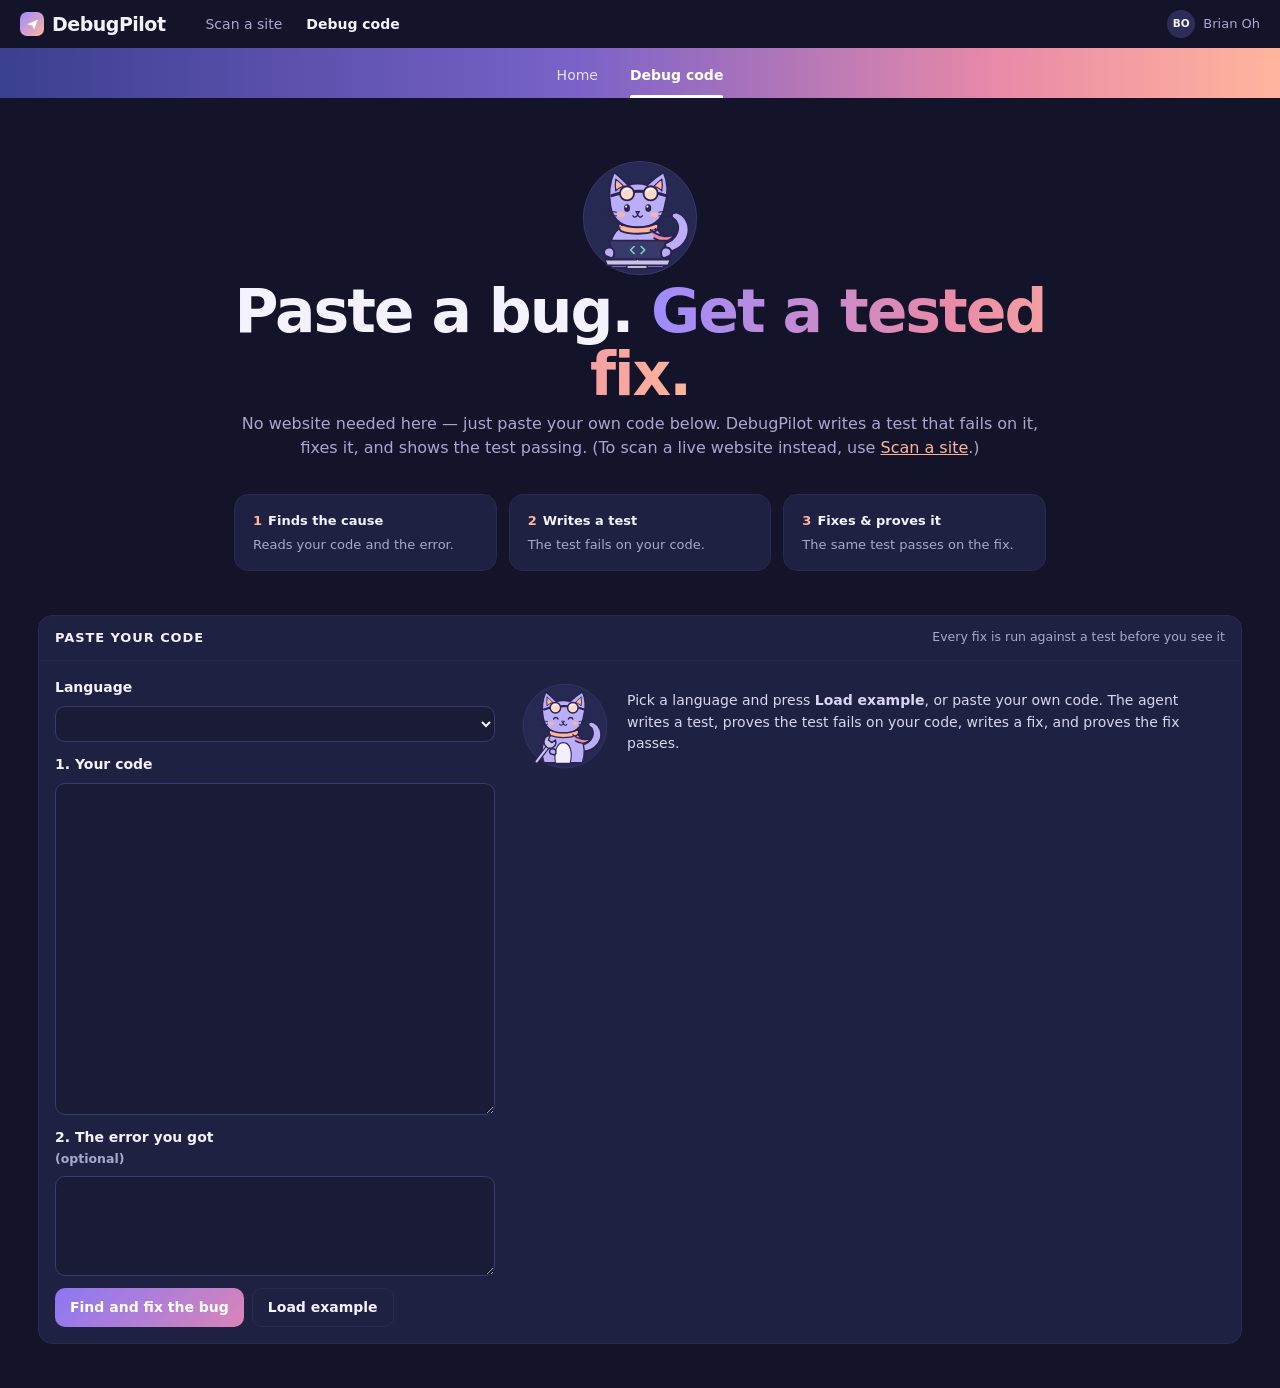
==== commit e813350d: "Apply update: scanner, pages, live status; point README to the website Co-authored-by: Copilot App <" ====
--- a/web/index.html
+++ b/web/index.html
@@ -252,7 +252,7 @@
   <nav class="dp-tabs"><a href="/scan">Scan a site</a><a href="/" aria-current="page">Debug code</a></nav>
   <div class="dp-me"><b>BO</b>Brian Oh</div>
 </header>
-<nav class="subnav"><a href="/scan">Home</a><a href="/" class="on">Debug code</a><a href="#lang">Try an example<span class="new">New</span></a></nav>
+<nav class="subnav"><a href="/scan">Home</a><a href="/" class="on">Debug code</a></nav>
 <div class="wrap">
   <div class="dp-head dp-hero"><svg xmlns="http://www.w3.org/2000/svg" width="130" height="124" style="display:block;margin:-20px auto 4px" viewBox="0 0 220 210" role="img" aria-label="DebugPilot's cat at a laptop">
   <defs>
@@ -304,15 +304,11 @@
     <path d="M52 176 C 46 170, 50 160, 60 162 C 68 164, 68 176, 62 180 Z" fill="#b9aef7"/>
     <path d="M160 176 C 166 170, 162 160, 152 162 C 144 164, 144 176, 150 180 Z" fill="#b9aef7"/>
   </g>
-</svg><h1>Paste a bug. <span style="background:linear-gradient(90deg,#9d8cff,#e98aa8 60%,#ffb59c);-webkit-background-clip:text;background-clip:text;color:transparent">Get a tested fix.</span></h1><p>DebugPilot finds the bug, writes a test that fails on your code, fixes it, and shows the test passing.</p>
-  <div class="dp-how" style="--n:3;margin-bottom:18px!important"><div><b><span>1</span>Finds the cause</b>Reads your code and the error.</div><div><b><span>2</span>Writes a test</b>The test fails on your code.</div><div><b><span>3</span>Fixes &amp; proves it</b>The same test passes on the fix.</div></div><div class="meta">
-            <span>Claude <span class="mono" id="cfgClaude">…</span></span>
-      <span>Tests run in <span class="mono" id="cfgSandbox">…</span></span>
-      <span>GitHub PRs <span class="mono" id="cfgGh">…</span></span>
-    </div></div>
+</svg><h1>Paste a bug. <span style="background:linear-gradient(90deg,#9d8cff,#e98aa8 60%,#ffb59c);-webkit-background-clip:text;background-clip:text;color:transparent">Get a tested fix.</span></h1><p>No website needed here — just paste your own code below. DebugPilot writes a test that fails on it, fixes it, and shows the test passing. (To scan a live website instead, use <a href="/scan" style="color:var(--peach)">Scan a site</a>.)</p>
+  <div class="dp-how" style="--n:3;margin-bottom:18px!important"><div><b><span>1</span>Finds the cause</b>Reads your code and the error.</div><div><b><span>2</span>Writes a test</b>The test fails on your code.</div><div><b><span>3</span>Fixes &amp; proves it</b>The same test passes on the fix.</div></div></div>
 
   <section class="panel">
-    <div class="ph"><h2>Debug a file</h2><span class="note">Every fix is run against a test before you see it</span></div>
+    <div class="ph"><h2>Paste your code</h2><span class="note">Every fix is run against a test before you see it</span></div>
     <div class="grid">
       <div class="col">
         <label for="lang">Language<select id="lang"></select></label>
@@ -414,9 +410,6 @@
 (async()=>{
   CFG=await (await fetch("/api/config")).json();
   $("lang").innerHTML=Object.entries(CFG.languages).map(([k,v])=>`<option value="${k}">${esc(v)}</option>`).join("");
-  $("cfgClaude").textContent=CFG.claude?"connected":"not set (examples only)";
-  $("cfgSandbox").textContent=CFG.sandbox;
-  $("cfgGh").textContent=CFG.github?"on":"off";
   loadEx();
   $("lang").onchange=()=>{ const cur=$("src").value.trim(); if(!cur||Object.values(CFG.examples).some(e=>e.source.trim()===cur)) loadEx(); };
   $("ex").onclick=loadEx; $("go").onclick=go;
